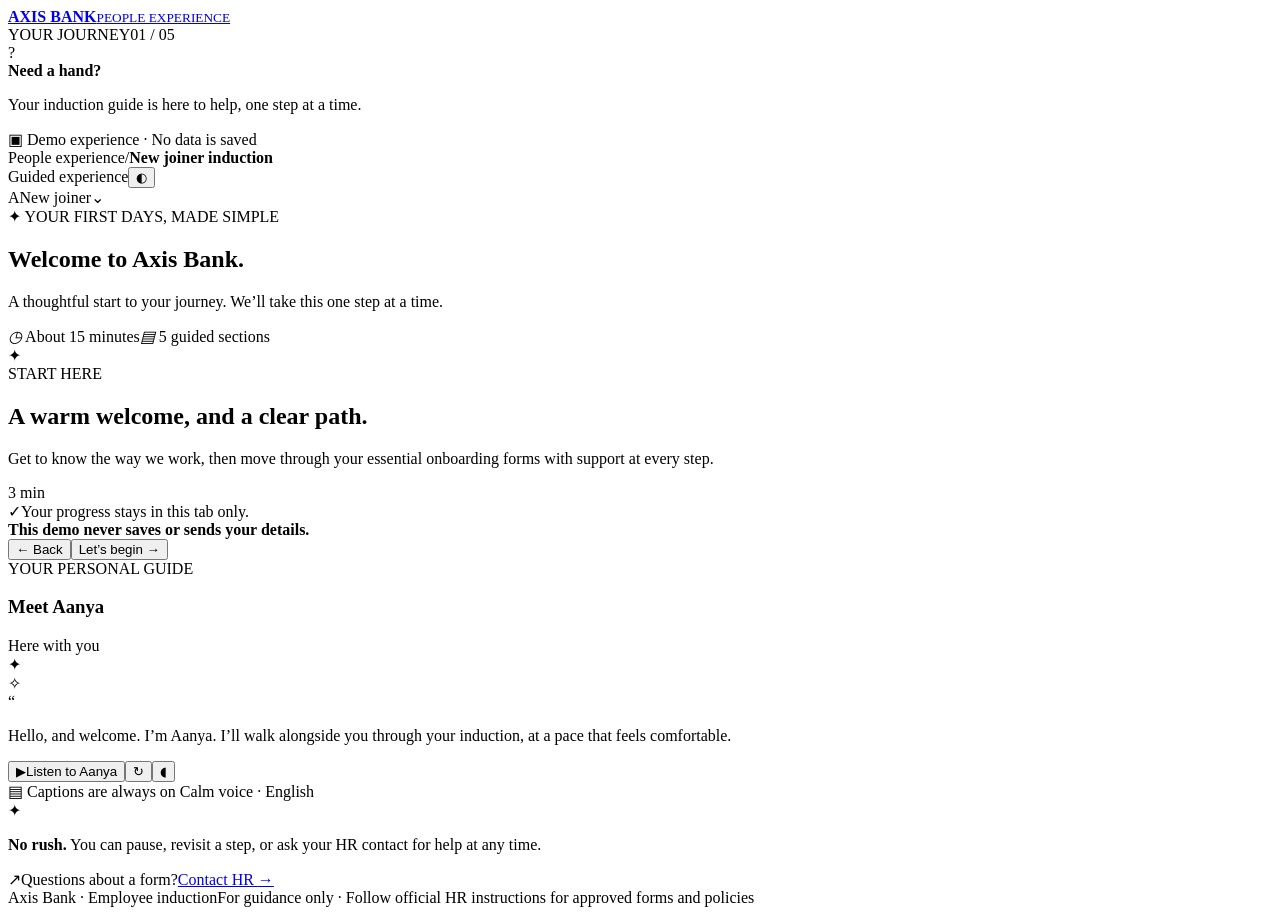
==== index.html @ d480892f "Add induction portal entry page This file contains the structure and content for the Axis Bank emplo" ====
<!doctype html>
<html lang="en">
<head>
  <meta charset="utf-8">
  <meta name="viewport" content="width=device-width, initial-scale=1">
  <meta name="theme-color" content="#97144d">
  <meta name="description" content="A guided Axis Bank employee induction and onboarding prototype.">
  <title>Axis Bank | Guided Induction</title>
  <link rel="stylesheet" href="styles.css">
</head>
<body>
  <div class="app-shell">
    <aside class="sidebar" aria-label="Induction navigation">
      <a class="brand" href="#home" aria-label="Axis Bank induction home">
        <span class="axis-mark" aria-hidden="true"><i></i><b></b><em></em></span>
        <span class="brand-copy"><strong>AXIS BANK</strong><small>PEOPLE EXPERIENCE</small></span>
      </a>
      <div class="journey-label"><span>YOUR JOURNEY</span><span id="journeyCount">01 / 05</span></div>
      <nav id="journeyNav" class="journey-nav"></nav>
      <div class="sidebar-bottom">
        <div class="help-card"><span class="help-icon">?</span><div><strong>Need a hand?</strong><p>Your induction guide is here to help, one step at a time.</p></div></div>
        <div class="confidential"><span class="lock-icon">▣</span> Demo experience · No data is saved</div>
      </div>
    </aside>

    <main class="main-area">
      <header class="topbar">
        <div class="breadcrumbs"><span>People experience</span><span class="crumb-slash">/</span><strong>New joiner induction</strong></div>
        <div class="topbar-right"><span class="secure-pill"><span class="secure-dot"></span>Guided experience</span><button class="icon-button" id="contrastBtn" type="button" aria-label="Toggle higher contrast" title="Toggle higher contrast">◐</button><div class="profile"><span class="profile-avatar">A</span><span class="profile-name">New joiner</span><span class="chevron">⌄</span></div></div>
      </header>

      <section class="welcome-strip" id="welcomeStrip">
        <div class="welcome-copy"><div class="eyebrow light-eyebrow"><span class="sparkle">✦</span> YOUR FIRST DAYS, MADE SIMPLE</div><h1>Welcome to Axis Bank.</h1><p>A thoughtful start to your journey. We’ll take this one step at a time.</p><div class="welcome-meta"><span><i class="meta-icon">◷</i> About 15 minutes</span><span class="meta-divider"></span><span><i class="meta-icon">▤</i> 5 guided sections</span></div></div>
        <div class="welcome-art" aria-hidden="true"><div class="art-orbit orbit-one"></div><div class="art-orbit orbit-two"></div><div class="art-sun"></div><div class="art-figure"><span class="figure-head"></span><span class="figure-body"></span><span class="figure-arm"></span></div><div class="art-leaf leaf-one"></div><div class="art-leaf leaf-two"></div><div class="art-star">✦</div></div>
      </section>

      <div class="content-grid">
        <section class="content-column" aria-live="polite">
          <div class="section-intro"><div><div class="eyebrow" id="sectionKicker">START HERE</div><h2 id="sectionTitle">A warm welcome, and a clear path.</h2><p class="section-subtitle" id="sectionSubtitle">Get to know the way we work, then move through your essential onboarding forms with support at every step.</p></div><div class="section-time"><span class="time-dot"></span><span id="sectionTime">3 min</span></div></div>
          <div id="stepDots" class="step-dots" aria-label="Progress through this section"></div>
          <article class="step-card" id="stepContent"></article>
          <div class="form-footer"><div class="form-assurance"><span class="shield">✓</span><span>Your progress stays in this tab only.<br><b>This demo never saves or sends your details.</b></span></div><div class="step-actions"><button class="button button-quiet" id="backBtn" type="button">← Back</button><button class="button button-primary" id="nextBtn" type="button">Let’s begin <span>→</span></button></div></div>
        </section>

        <aside class="guide-column" aria-label="Your induction guide">
          <div class="guide-card">
            <div class="guide-heading"><div><div class="eyebrow">YOUR PERSONAL GUIDE</div><h3>Meet Aanya</h3></div><span class="online-status"><i></i> Here with you</span></div>
            <div class="avatar-stage"><div class="avatar-glow"></div><div class="avatar-orbit"></div><div class="avatar"><div class="avatar-hair"></div><div class="avatar-face"><span class="eye eye-left"></span><span class="eye eye-right"></span><span class="nose"></span><span class="smile"></span></div><div class="avatar-neck"></div><div class="avatar-shirt"><span class="shirt-collar"></span></div><div class="avatar-blazer"></div></div><div class="avatar-spark spark-a">✦</div><div class="avatar-spark spark-b">✧</div><div class="voice-wave" id="voiceWave" aria-hidden="true"><i></i><i></i><i></i><i></i><i></i><i></i><i></i><i></i><i></i></div></div>
            <div class="guide-message"><span class="quote-mark">“</span><p id="guideScript">Hello, and welcome. I’m Aanya. I’ll walk alongside you through your induction, at a pace that feels comfortable.</p></div>
            <div class="voice-controls"><button id="playVoice" class="voice-play" type="button" aria-label="Play guide narration"><span id="playIcon">▶</span><span id="playLabel">Listen to Aanya</span></button><button id="repeatVoice" class="voice-control" type="button" aria-label="Repeat narration" title="Repeat narration">↻</button><button id="muteVoice" class="voice-control" type="button" aria-label="Mute narration" title="Mute narration">◖</button></div>
            <div class="voice-note"><span class="captions-icon">▤</span> Captions are always on <span class="voice-note-right">Calm voice · English</span></div>
          </div>
          <div class="guide-tip"><span class="tip-spark">✦</span><p><strong>No rush.</strong> You can pause, revisit a step, or ask your HR contact for help at any time.</p></div>
          <div class="need-help"><span class="help-bubble">↗</span><span>Questions about a form?</span><a href="#help" id="helpLink">Contact HR <span>→</span></a></div>
        </aside>
      </div>
      <footer class="page-footer"><span>Axis Bank · Employee induction</span><span>For guidance only · Follow official HR instructions for approved forms and policies</span></footer>
    </main>
  </div>
  <div class="toast" id="toast" role="status" aria-live="polite"></div>
  <script src="app.js"></script>
</body>
</html>
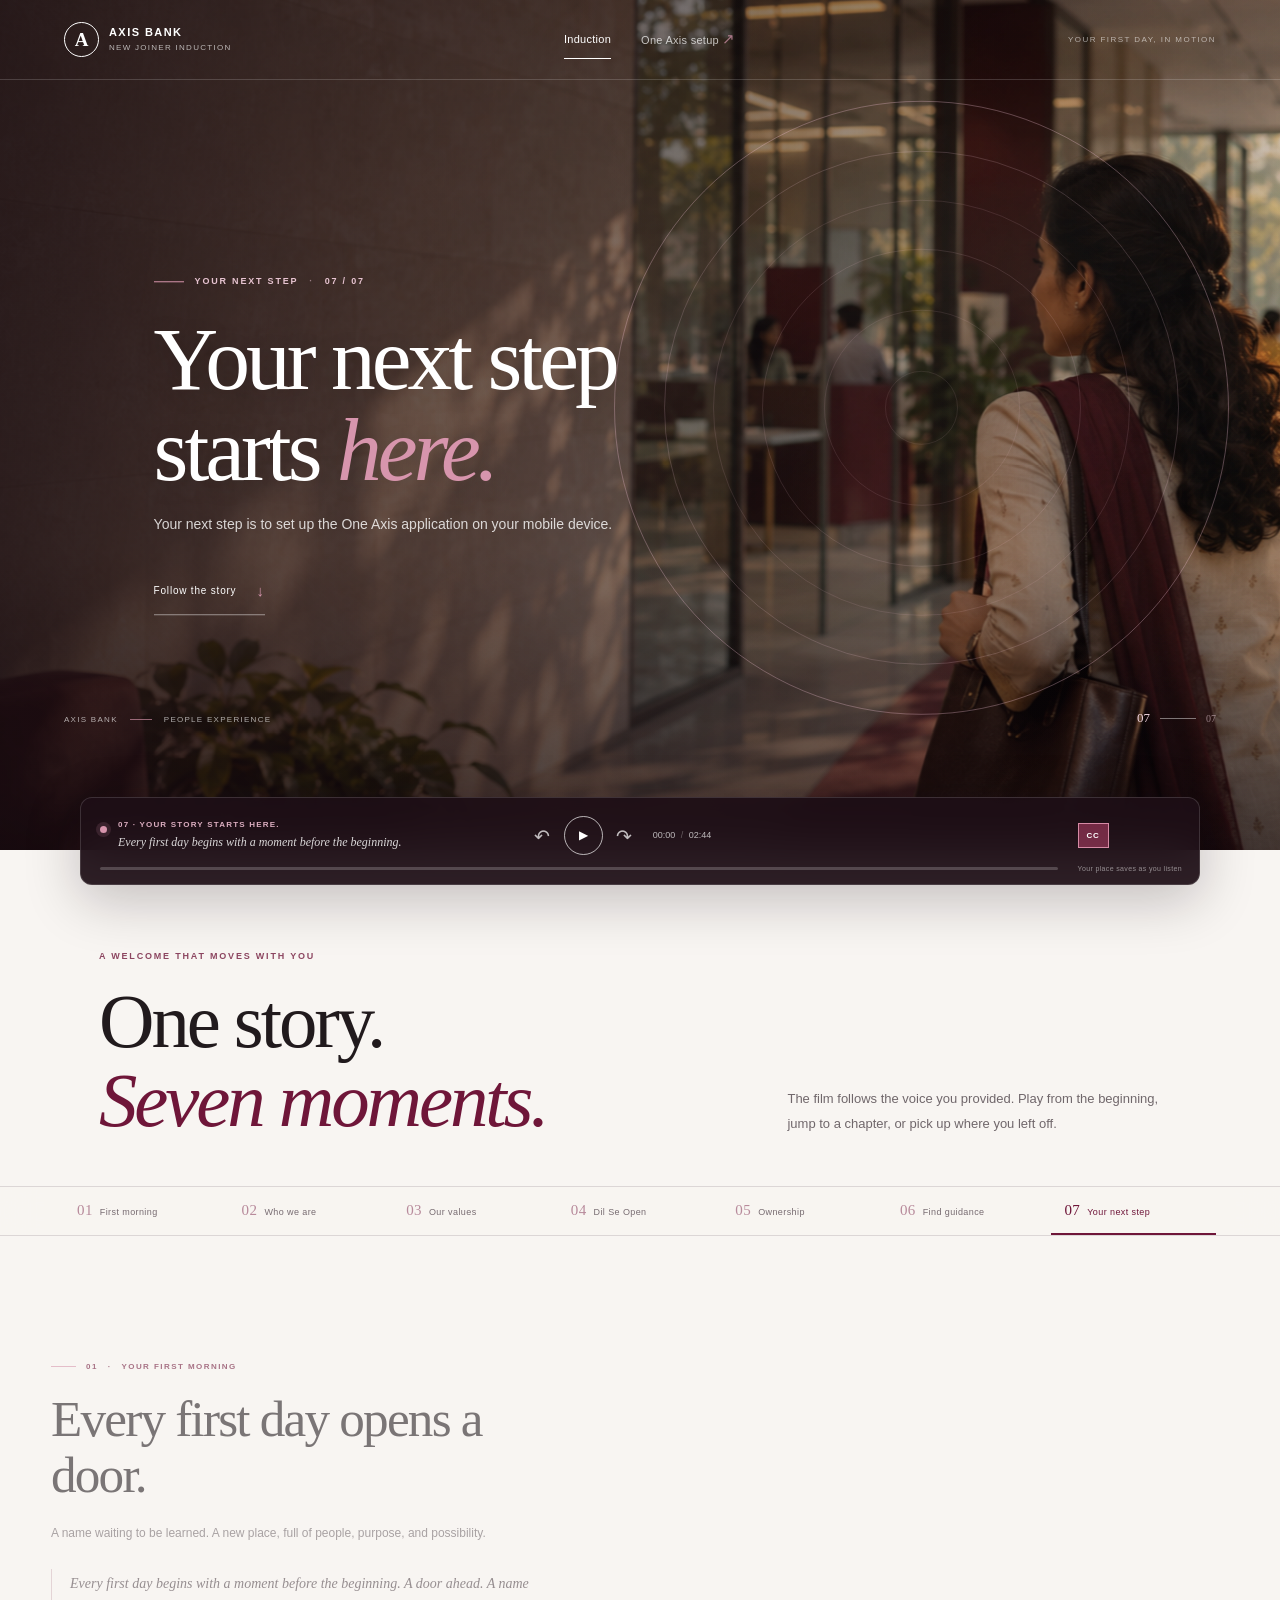
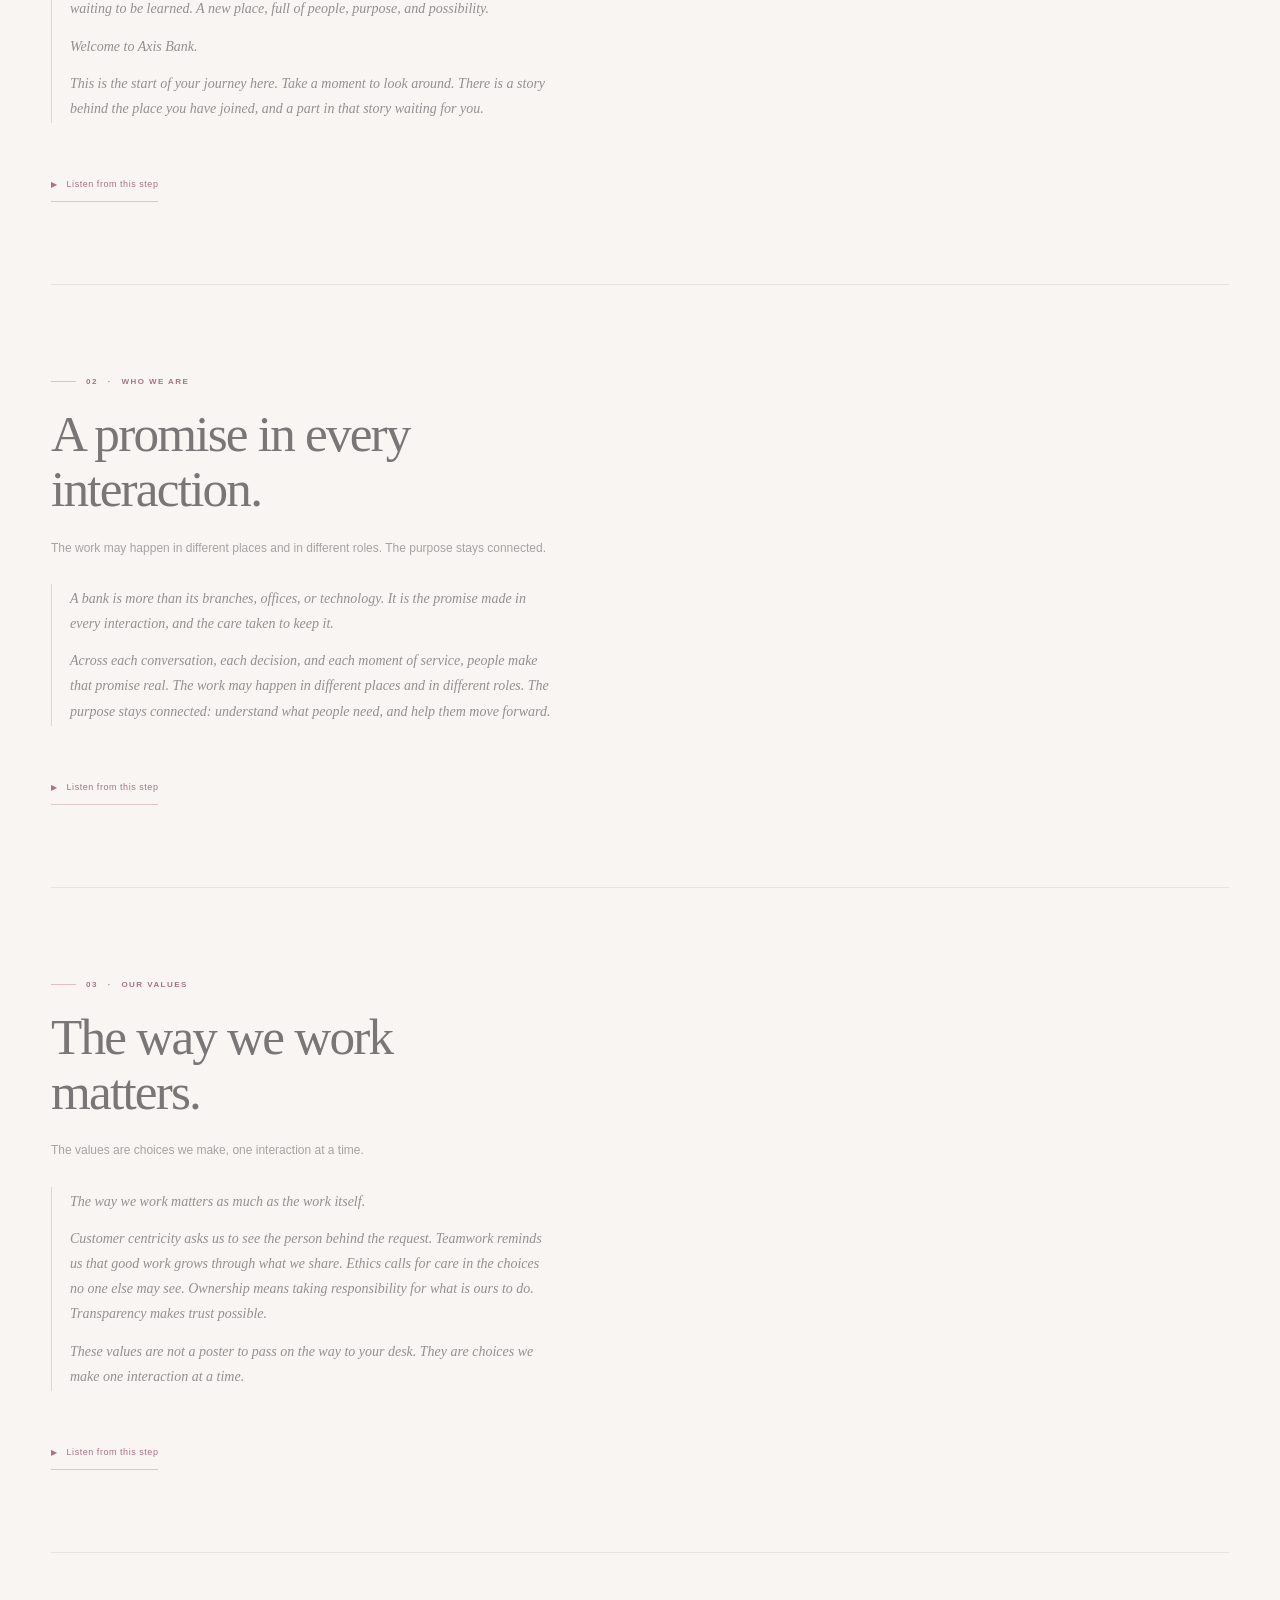
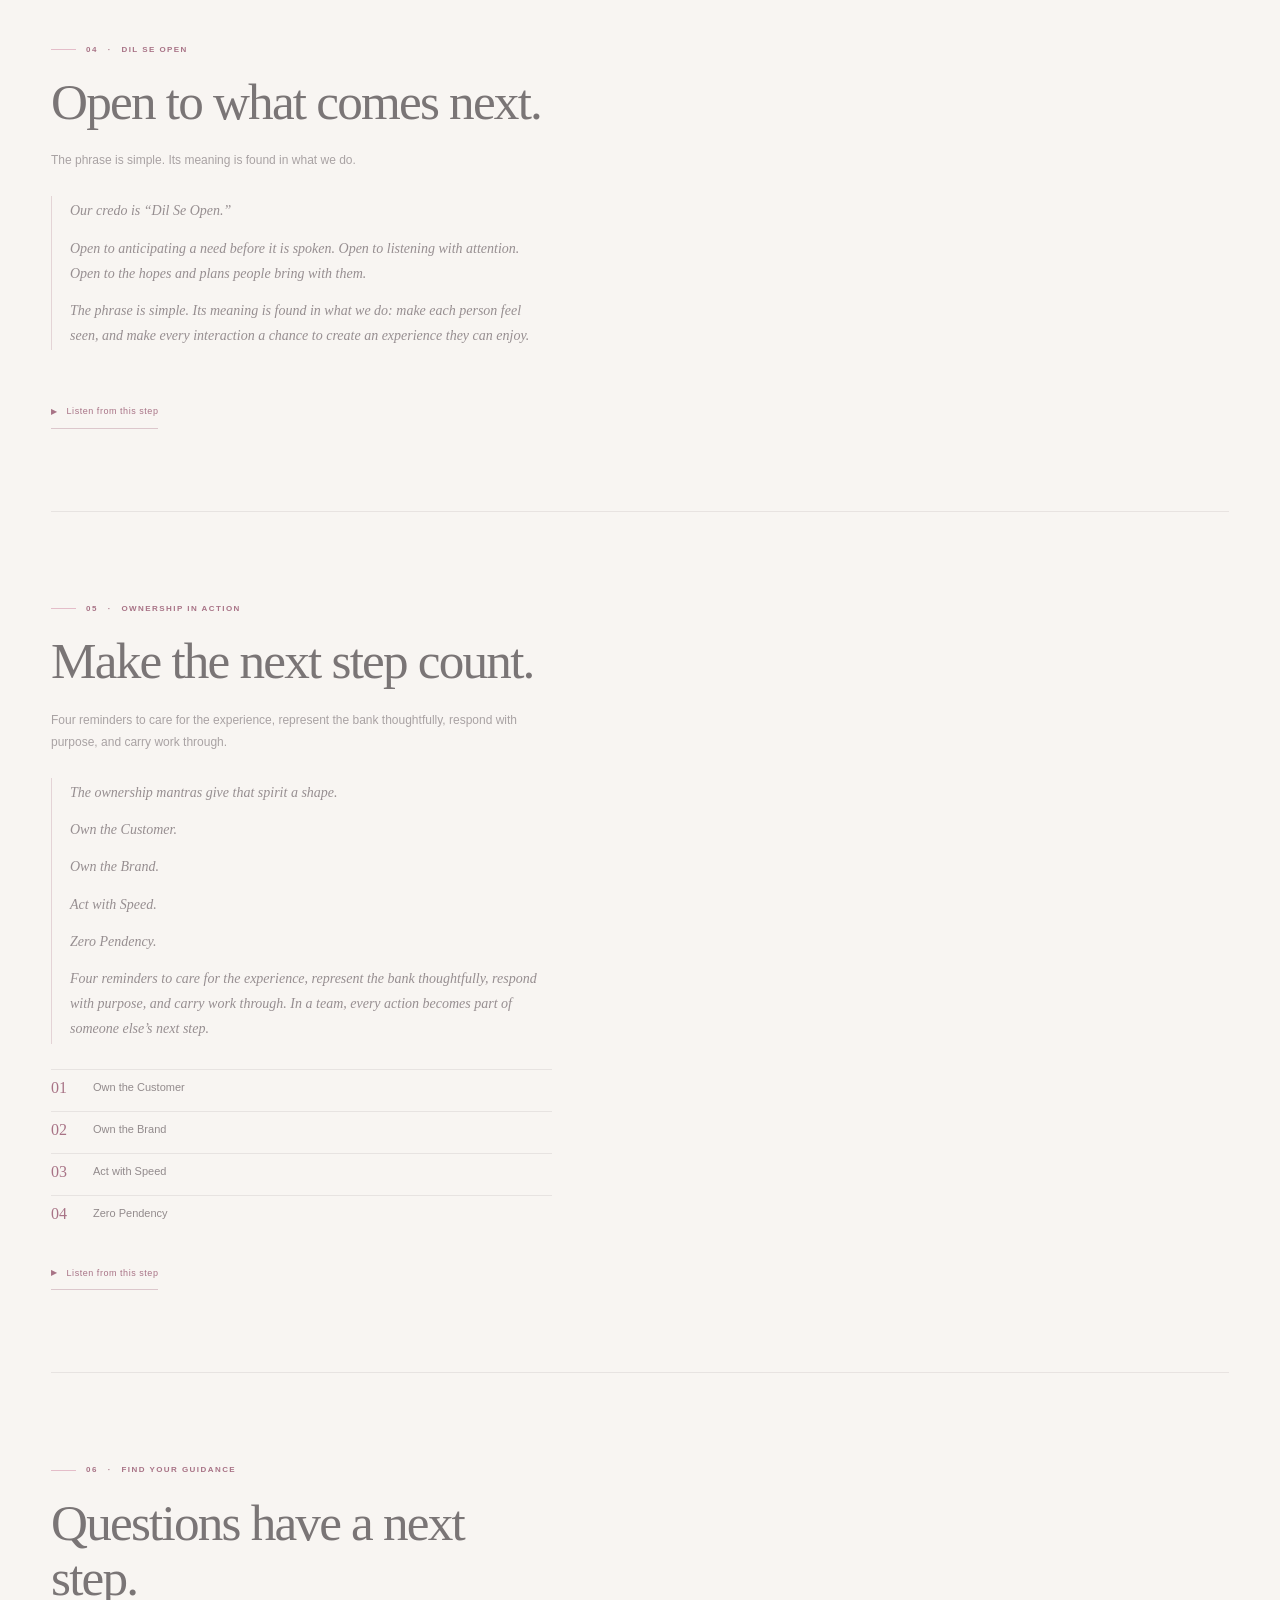
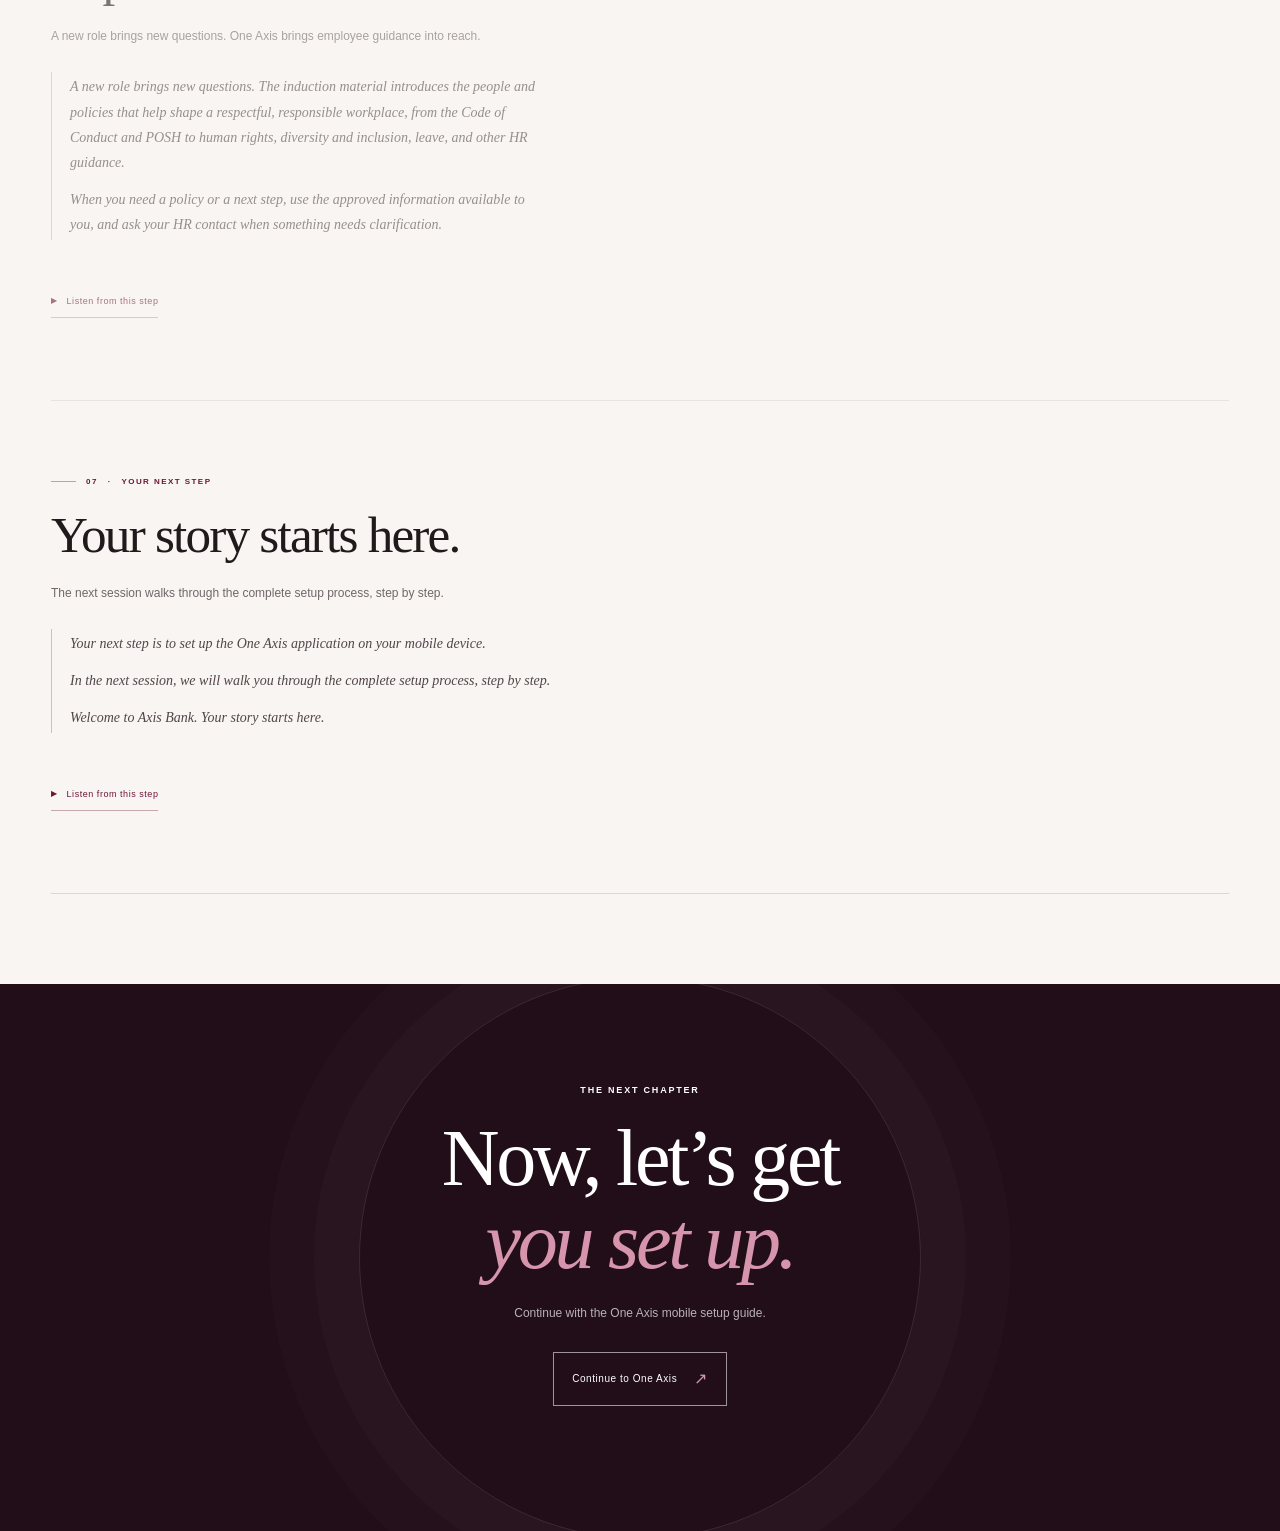
==== commit 9c24dd86: "Sync cinematic induction and One Axis guide" ====
--- a/index.html
+++ b/index.html
@@ -3,61 +3,70 @@
 <head>
   <meta charset="utf-8">
   <meta name="viewport" content="width=device-width, initial-scale=1">
-  <meta name="theme-color" content="#97144d">
-  <meta name="description" content="A guided Axis Bank employee induction and onboarding prototype.">
-  <title>Axis Bank | Guided Induction</title>
+  <meta name="theme-color" content="#170d13">
+  <meta name="description" content="A cinematic welcome to Axis Bank, told through the induction voiceover and story.">
+  <title>Your First Day | Axis Bank</title>
+  <link rel="preload" as="image" href="assets/first-morning.png">
   <link rel="stylesheet" href="styles.css">
 </head>
-<body>
-  <div class="app-shell">
-    <aside class="sidebar" aria-label="Induction navigation">
-      <a class="brand" href="#home" aria-label="Axis Bank induction home">
-        <span class="axis-mark" aria-hidden="true"><i></i><b></b><em></em></span>
-        <span class="brand-copy"><strong>AXIS BANK</strong><small>PEOPLE EXPERIENCE</small></span>
-      </a>
-      <div class="journey-label"><span>YOUR JOURNEY</span><span id="journeyCount">01 / 05</span></div>
-      <nav id="journeyNav" class="journey-nav"></nav>
-      <div class="sidebar-bottom">
-        <div class="help-card"><span class="help-icon">?</span><div><strong>Need a hand?</strong><p>Your induction guide is here to help, one step at a time.</p></div></div>
-        <div class="confidential"><span class="lock-icon">▣</span> Demo experience · No data is saved</div>
+<body class="film-page">
+  <a class="skip-link" href="#chapters">Skip to the induction story</a>
+  <header class="site-header site-header-dark">
+    <a class="brand-lockup" href="index.html" aria-label="Axis Bank induction home"><span class="brand-symbol">A</span><span>AXIS BANK<small>NEW JOINER INDUCTION</small></span></a>
+    <nav aria-label="Main navigation"><a class="active" href="index.html" aria-current="page">Induction</a><a href="one-axis.html">One Axis setup <span>↗</span></a></nav>
+    <span class="header-note">YOUR FIRST DAY, IN MOTION</span>
+  </header>
+
+  <main>
+    <section class="story-hero film-hero" aria-labelledby="heroTitle">
+      <div class="hero-image" id="heroImage" role="img" aria-label="A new colleague arriving at the office in the morning"></div>
+      <div class="hero-shade"></div>
+      <div class="hero-rings" aria-hidden="true"><i></i><i></i><i></i></div>
+      <div class="hero-content">
+        <p class="eyebrow hero-eyebrow" id="heroKicker">A FIRST DAY FILM <span>·</span> 01 / 07</p>
+        <h1 id="heroTitle">Every first day<br><em>opens a door.</em></h1>
+        <p class="hero-deck" id="heroDeck">A new place, full of people, purpose, and possibility.</p>
+        <a class="hero-link" href="#chapters">Follow the story <span>↓</span></a>
       </div>
-    </aside>
+      <div class="hero-signature"><span>AXIS BANK</span><i></i><span>PEOPLE EXPERIENCE</span></div>
+      <div class="hero-index"><span id="heroCurrent">01</span><i></i><span id="heroTotal">07</span></div>
+    </section>
 
-    <main class="main-area">
-      <header class="topbar">
-        <div class="breadcrumbs"><span>People experience</span><span class="crumb-slash">/</span><strong>New joiner induction</strong></div>
-        <div class="topbar-right"><span class="secure-pill"><span class="secure-dot"></span>Guided experience</span><button class="icon-button" id="contrastBtn" type="button" aria-label="Toggle higher contrast" title="Toggle higher contrast">◐</button><div class="profile"><span class="profile-avatar">A</span><span class="profile-name">New joiner</span><span class="chevron">⌄</span></div></div>
-      </header>
+    <section class="chapter-intro" id="chapters">
+      <div><p class="eyebrow eyebrow-ink">A WELCOME THAT MOVES WITH YOU</p><h2>One story.<br><em>Seven moments.</em></h2></div>
+      <p>The film follows the voice you provided. Play from the beginning, jump to a chapter, or pick up where you left off.</p>
+    </section>
 
-      <section class="welcome-strip" id="welcomeStrip">
-        <div class="welcome-copy"><div class="eyebrow light-eyebrow"><span class="sparkle">✦</span> YOUR FIRST DAYS, MADE SIMPLE</div><h1>Welcome to Axis Bank.</h1><p>A thoughtful start to your journey. We’ll take this one step at a time.</p><div class="welcome-meta"><span><i class="meta-icon">◷</i> About 15 minutes</span><span class="meta-divider"></span><span><i class="meta-icon">▤</i> 5 guided sections</span></div></div>
-        <div class="welcome-art" aria-hidden="true"><div class="art-orbit orbit-one"></div><div class="art-orbit orbit-two"></div><div class="art-sun"></div><div class="art-figure"><span class="figure-head"></span><span class="figure-body"></span><span class="figure-arm"></span></div><div class="art-leaf leaf-one"></div><div class="art-leaf leaf-two"></div><div class="art-star">✦</div></div>
-      </section>
+    <nav class="chapter-nav" id="chapterNav" aria-label="Induction chapters"></nav>
+    <section class="story-list" id="storyList" aria-label="Induction story chapters"></section>
 
-      <div class="content-grid">
-        <section class="content-column" aria-live="polite">
-          <div class="section-intro"><div><div class="eyebrow" id="sectionKicker">START HERE</div><h2 id="sectionTitle">A warm welcome, and a clear path.</h2><p class="section-subtitle" id="sectionSubtitle">Get to know the way we work, then move through your essential onboarding forms with support at every step.</p></div><div class="section-time"><span class="time-dot"></span><span id="sectionTime">3 min</span></div></div>
-          <div id="stepDots" class="step-dots" aria-label="Progress through this section"></div>
-          <article class="step-card" id="stepContent"></article>
-          <div class="form-footer"><div class="form-assurance"><span class="shield">✓</span><span>Your progress stays in this tab only.<br><b>This demo never saves or sends your details.</b></span></div><div class="step-actions"><button class="button button-quiet" id="backBtn" type="button">← Back</button><button class="button button-primary" id="nextBtn" type="button">Let’s begin <span>→</span></button></div></div>
-        </section>
+    <section class="story-outro">
+      <p class="eyebrow">THE NEXT CHAPTER</p>
+      <h2>Now, let’s get<br><em>you set up.</em></h2>
+      <p>Continue with the One Axis mobile setup guide.</p>
+      <a class="button-light" href="one-axis.html">Continue to One Axis <span>↗</span></a>
+    </section>
+  </main>
 
-        <aside class="guide-column" aria-label="Your induction guide">
-          <div class="guide-card">
-            <div class="guide-heading"><div><div class="eyebrow">YOUR PERSONAL GUIDE</div><h3>Meet Aanya</h3></div><span class="online-status"><i></i> Here with you</span></div>
-            <div class="avatar-stage"><div class="avatar-glow"></div><div class="avatar-orbit"></div><div class="avatar"><div class="avatar-hair"></div><div class="avatar-face"><span class="eye eye-left"></span><span class="eye eye-right"></span><span class="nose"></span><span class="smile"></span></div><div class="avatar-neck"></div><div class="avatar-shirt"><span class="shirt-collar"></span></div><div class="avatar-blazer"></div></div><div class="avatar-spark spark-a">✦</div><div class="avatar-spark spark-b">✧</div><div class="voice-wave" id="voiceWave" aria-hidden="true"><i></i><i></i><i></i><i></i><i></i><i></i><i></i><i></i><i></i></div></div>
-            <div class="guide-message"><span class="quote-mark">“</span><p id="guideScript">Hello, and welcome. I’m Aanya. I’ll walk alongside you through your induction, at a pace that feels comfortable.</p></div>
-            <div class="voice-controls"><button id="playVoice" class="voice-play" type="button" aria-label="Play guide narration"><span id="playIcon">▶</span><span id="playLabel">Listen to Aanya</span></button><button id="repeatVoice" class="voice-control" type="button" aria-label="Repeat narration" title="Repeat narration">↻</button><button id="muteVoice" class="voice-control" type="button" aria-label="Mute narration" title="Mute narration">◖</button></div>
-            <div class="voice-note"><span class="captions-icon">▤</span> Captions are always on <span class="voice-note-right">Calm voice · English</span></div>
-          </div>
-          <div class="guide-tip"><span class="tip-spark">✦</span><p><strong>No rush.</strong> You can pause, revisit a step, or ask your HR contact for help at any time.</p></div>
-          <div class="need-help"><span class="help-bubble">↗</span><span>Questions about a form?</span><a href="#help" id="helpLink">Contact HR <span>→</span></a></div>
-        </aside>
-      </div>
-      <footer class="page-footer"><span>Axis Bank · Employee induction</span><span>For guidance only · Follow official HR instructions for approved forms and policies</span></footer>
-    </main>
+  <audio id="audioPart0" preload="metadata" src="assets/induction-part1.wav"></audio>
+  <audio id="audioPart1" preload="metadata" src="assets/induction-part2.wav"></audio>
+  <div class="image-dialog" id="imageDialog" hidden role="dialog" aria-modal="true" aria-label="Expanded reference screen">
+    <button type="button" class="dialog-close" id="dialogClose" aria-label="Close expanded image">×</button>
+    <img id="dialogImage" alt="">
   </div>
-  <div class="toast" id="toast" role="status" aria-live="polite"></div>
-  <script src="app.js"></script>
+  <aside class="audio-dock" aria-label="Induction audio player">
+    <div class="dock-caption"><span class="sound-dot" aria-hidden="true"></span><div><span class="dock-chapter" id="dockChapter">01 · THE FIRST MORNING</span><p id="liveCaption" aria-live="polite">Press play to begin your induction.</p></div></div>
+    <div class="dock-controls">
+      <button type="button" class="icon-button" id="backChapter" aria-label="Previous chapter">↶</button>
+      <button type="button" class="play-button" id="playToggle" aria-label="Play induction"><span id="playIcon">▶</span></button>
+      <button type="button" class="icon-button" id="forwardChapter" aria-label="Next chapter">↷</button>
+      <span class="audio-time" id="audioClock">00:00 <i>/</i> 02:44</span>
+    </div>
+    <div class="dock-timeline"><div class="dock-progress" id="dockProgress"></div><input type="range" id="audioSeek" min="0" max="100" step="0.1" value="0" aria-label="Seek through induction narration"></div>
+    <button type="button" class="cc-button is-on" id="captionToggle" aria-pressed="true" aria-label="Turn captions off">CC</button>
+    <span class="resume-label" id="resumeLabel">Ready when you are</span>
+  </aside>
+  <script src="induction.js"></script>
+  <script src="story-player.js"></script>
 </body>
 </html>
--- a/styles.css
+++ b/styles.css
@@ -0,0 +1,39 @@
+:root{--wine:#6f1639;--wine-dark:#210e18;--rose:#d795ad;--rose-light:#f5e3ea;--ink:#211a1d;--muted:#70676b;--paper:#f8f5f2;--white:#fffdfa;--gold:#d5b47c;--line:rgba(52,33,42,.14);--serif:'Playfair Display',Georgia,serif;--sans:'DM Sans',Arial,sans-serif;--ease:cubic-bezier(.22,.72,.23,1)}
+*{box-sizing:border-box}html{scroll-behavior:smooth;scroll-padding-top:92px}body{margin:0;background:var(--paper);color:var(--ink);font:400 15px/1.65 var(--sans);-webkit-font-smoothing:antialiased}body,button,input{font-family:var(--sans)}a{color:inherit}button{font:inherit}img{max-width:100%;display:block}::selection{background:#e6bfce;color:#210e18}.skip-link{position:fixed;z-index:90;top:12px;left:12px;padding:10px 14px;background:#fff;color:#210e18;transform:translateY(-160%)}.skip-link:focus{transform:none}
+
+.site-header{height:80px;padding:0 clamp(20px,5vw,76px);display:flex;align-items:center;justify-content:space-between;gap:24px;position:absolute;z-index:10;top:0;left:0;right:0;color:white;border-bottom:1px solid rgba(255,255,255,.17)}.site-header-light{color:var(--ink);border-bottom-color:rgba(50,30,40,.1)}.brand-lockup{display:flex;align-items:center;gap:10px;text-decoration:none;font-size:11px;font-weight:700;letter-spacing:.13em;line-height:1.1}.brand-lockup small{display:block;margin-top:6px;font-size:8px;font-weight:500;letter-spacing:.16em;opacity:.68}.brand-symbol{width:35px;height:35px;border:1px solid currentColor;border-radius:50%;display:grid;place-items:center;font:600 19px var(--serif);letter-spacing:0}.site-header nav{display:flex;align-items:center;gap:30px}.site-header nav a{position:relative;text-decoration:none;font-size:11px;letter-spacing:.025em;opacity:.72;transition:opacity .2s}.site-header nav a:hover,.site-header nav a.active{opacity:1}.site-header nav a.active:after{content:'';position:absolute;height:1px;left:0;right:0;bottom:-10px;background:currentColor}.site-header nav span{color:var(--rose);font-size:15px}.site-header-light nav span{color:var(--wine)}.header-note{font-size:8px;letter-spacing:.18em;opacity:.58}.header-note i{color:var(--wine);font-style:normal}
+
+.story-hero{height:min(850px,100svh);min-height:680px;position:relative;overflow:hidden;isolation:isolate;background:#1e1017;color:white}.hero-image{position:absolute;inset:-2%;z-index:-3;background-image:url('assets/first-morning.png');background-position:center 44%;background-size:cover;transform:scale(1.035);transition:background-image .6s ease,transform 18s var(--ease),filter 2s;filter:saturate(.78)}.story-hero.is-active .hero-image{transform:scale(1.12) translateX(-.7%);filter:saturate(.98)}.hero-shade{position:absolute;inset:0;z-index:-2;background:linear-gradient(90deg,rgba(21,10,15,.82),rgba(21,10,15,.54) 42%,rgba(21,10,15,.06) 100%),linear-gradient(0deg,rgba(14,7,11,.55),transparent 35%,rgba(14,7,11,.18))}.hero-rings{position:absolute;z-index:-1;width:min(48vw,630px);height:min(48vw,630px);right:4vw;top:48%;transform:translateY(-50%);border:1px solid rgba(235,191,207,.32);border-radius:50%;pointer-events:none}.hero-rings:before,.hero-rings:after,.hero-rings i{content:'';position:absolute;inset:8%;border:1px solid rgba(235,191,207,.19);border-radius:50%}.hero-rings:after{inset:16%;border-color:rgba(235,191,207,.12)}.hero-rings i:nth-child(1){inset:24%;border-color:rgba(235,191,207,.13)}.hero-rings i:nth-child(2){inset:34%;border-color:rgba(235,191,207,.11)}.hero-rings i:nth-child(3){inset:44%;border-color:rgba(235,191,207,.1)}.film-hero .hero-rings{animation:orbit 70s linear infinite}.hero-content{position:absolute;left:clamp(24px,12vw,180px);top:50%;transform:translateY(-44%);max-width:min(620px,62vw);animation:copyEnter .8s .15s both}.eyebrow{margin:0;font-size:9px;line-height:1.4;letter-spacing:.2em;font-weight:600}.hero-eyebrow{display:flex;align-items:center;gap:11px;color:#e7c4d1}.hero-eyebrow:before{content:'';width:30px;height:1px;background:var(--rose)}.hero-eyebrow span{opacity:.55}.hero-content h1{font:500 clamp(57px,7vw,104px)/1.02 var(--serif);letter-spacing:-.045em;margin:25px 0 17px;text-shadow:0 5px 25px rgba(0,0,0,.15)}.hero-content h1 em,.chapter-intro h2 em,.scene-copy h2 em,.guide-introduction h2 em,.security-reminder h2 em,.story-outro h2 em,.guide-finish h2 em{font-weight:500;color:var(--rose);font-style:italic}.hero-deck{max-width:460px;margin:0;color:rgba(255,255,255,.8);font-size:14px;line-height:1.8}.hero-link{display:inline-flex;align-items:center;gap:20px;margin-top:30px;padding:11px 0;border-bottom:1px solid rgba(255,255,255,.48);text-decoration:none;font-size:10px;letter-spacing:.08em}.hero-link span{color:var(--rose);font-size:15px;transition:transform .2s}.hero-link:hover span{transform:translateY(3px)}.hero-signature{position:absolute;bottom:39px;left:clamp(24px,5vw,74px);display:flex;align-items:center;gap:12px;font-size:8px;letter-spacing:.16em;opacity:.65}.hero-signature i{width:22px;height:1px;background:var(--rose)}.hero-index{position:absolute;right:clamp(20px,5vw,75px);bottom:39px;display:flex;align-items:center;gap:10px;font:13px var(--serif);color:#f0d5df}.hero-index i{height:1px;width:36px;background:rgba(255,255,255,.44)}.hero-index span:last-child{opacity:.55;font-size:10px}
+@keyframes orbit{to{transform:translateY(-50%) rotate(360deg)}}@keyframes copyEnter{from{opacity:0;transform:translateY(calc(-44% + 22px))}to{opacity:1;transform:translateY(-44%)}}
+
+.chapter-intro{max-width:1150px;margin:0 auto;padding:100px 34px 45px;display:grid;grid-template-columns:1.1fr .7fr;align-items:end;gap:70px}.eyebrow-ink{color:var(--wine);opacity:.78}.chapter-intro h2,.guide-introduction h2,.security-reminder h2{font:500 clamp(48px,6vw,78px)/1.04 var(--serif);letter-spacing:-.04em;margin:19px 0 0}.chapter-intro h2 em,.guide-introduction h2 em,.security-reminder h2 em{color:var(--wine)}.chapter-intro>p{margin:0 0 5px;max-width:390px;color:var(--muted);font-size:13px;line-height:1.9}.chapter-nav{position:sticky;top:0;z-index:12;display:flex;gap:0;overflow:auto;scrollbar-width:none;padding:0 clamp(16px,5vw,72px);background:rgba(248,245,242,.93);backdrop-filter:blur(18px);border-top:1px solid var(--line);border-bottom:1px solid var(--line)}.chapter-nav::-webkit-scrollbar{display:none}.chapter-nav a{min-width:max-content;flex:1;text-decoration:none;padding:15px 13px 13px;border-bottom:2px solid transparent;color:#776b70;font-size:9px;letter-spacing:.045em;transition:color .2s,border .2s}.chapter-nav a span{font:15px var(--serif);color:#b88b9b;margin-right:7px}.chapter-nav a:hover,.chapter-nav a.is-active{color:var(--wine);border-bottom-color:var(--wine)}.chapter-nav a.is-active span{color:var(--wine)}
+
+.story-list{max-width:1250px;margin:0 auto;padding:18px 36px 90px}.story-scene{scroll-margin-top:72px;display:grid;grid-template-columns:minmax(260px,.92fr) minmax(300px,1.08fr);align-items:center;gap:clamp(34px,7vw,100px);padding:82px 0;border-bottom:1px solid var(--line);opacity:.58;transform:translateY(16px);transition:opacity .5s,transform .5s}.story-scene.is-active,.story-scene.is-visible{opacity:1;transform:none}.story-scene:nth-child(even) .scene-art{order:2}.story-scene:nth-child(even) .scene-copy{order:1}.scene-art{position:relative;margin:0;min-height:320px;display:grid;place-items:center}.scene-art:before{content:'';position:absolute;width:75%;aspect-ratio:1;border:1px solid rgba(111,22,57,.16);border-radius:50%;box-shadow:0 0 0 28px rgba(111,22,57,.025),0 0 0 56px rgba(111,22,57,.018)}.scene-art button{position:relative;width:100%;padding:0;border:0;background:transparent;cursor:zoom-in}.scene-art img{width:100%;height:auto;max-height:440px;object-fit:contain;filter:drop-shadow(0 22px 30px rgba(36,18,26,.14));transition:transform .7s var(--ease)}.scene-art button:hover img{transform:translateY(-5px) scale(1.015)}.scene-art figcaption{position:absolute;bottom:-4px;right:0;font-size:8px;letter-spacing:.12em;color:#85777d;text-transform:uppercase}.scene-copy{max-width:570px}.scene-kicker{display:flex;align-items:center;gap:10px;color:var(--wine);font-size:8px;letter-spacing:.18em;font-weight:600}.scene-kicker:before{content:'';width:25px;height:1px;background:var(--rose)}.scene-copy h2{margin:18px 0 20px;font:500 clamp(37px,4vw,58px)/1.08 var(--serif);letter-spacing:-.035em}.scene-copy .scene-summary{margin:0 0 18px;color:var(--muted);font-size:12px;line-height:1.85}.scene-transcript{border-left:1px solid rgba(111,22,57,.26);padding:2px 0 2px 18px;margin:25px 0;color:#51454b;font:italic 14px/1.8 var(--serif)}.scene-transcript p{margin:0 0 12px}.scene-transcript p:last-child{margin-bottom:0}.step-list{list-style:none;margin:25px 0 0;padding:0;counter-reset:guide}.step-list li{counter-increment:guide;position:relative;min-height:42px;padding:8px 0 8px 42px;border-top:1px solid var(--line);font-size:11px;line-height:1.65;color:#493e43}.step-list li:before{content:counter(guide,decimal-leading-zero);position:absolute;left:0;top:9px;color:var(--wine);font:16px var(--serif)}.scene-figure-caption{display:flex;align-items:center;justify-content:space-between;gap:8px;margin-top:12px;color:#80757a;font-size:8px;letter-spacing:.05em}.scene-figure-caption span{color:var(--wine);white-space:nowrap}.mobile-screen-note{margin:17px 0 0;padding:11px 13px;border:1px solid rgba(111,22,57,.15);background:rgba(255,255,255,.53);font-size:10px;color:#675a60;line-height:1.65}.mobile-screen-note strong{color:var(--wine)}
+
+.story-outro,.guide-finish{position:relative;overflow:hidden;padding:100px 28px 125px;text-align:center;background:var(--wine-dark);color:white}.story-outro:before,.guide-finish:before{content:'';position:absolute;left:50%;top:50%;width:560px;height:560px;border:1px solid rgba(218,166,187,.16);border-radius:50%;transform:translate(-50%,-50%);box-shadow:0 0 0 45px rgba(218,166,187,.025),0 0 0 90px rgba(218,166,187,.018)}.story-outro>* ,.guide-finish>*{position:relative}.story-outro h2,.guide-finish h2{margin:20px 0;font:500 clamp(49px,6.5vw,80px)/1.04 var(--serif);letter-spacing:-.04em}.story-outro p:not(.eyebrow),.guide-finish p:not(.eyebrow){max-width:480px;margin:0 auto;color:rgba(255,255,255,.68);font-size:12px;line-height:1.8}.button-light,.button-dark{display:inline-flex;align-items:center;gap:17px;padding:13px 18px;margin-top:27px;text-decoration:none;border:1px solid rgba(255,255,255,.56);font-size:10px;letter-spacing:.055em;transition:background .2s,transform .2s}.button-light:hover{background:rgba(255,255,255,.1);transform:translateY(-2px)}.button-light span,.button-dark span{color:var(--rose);font-size:16px}
+
+/* One Axis guide */
+.axis-hero{height:min(650px,88svh);min-height:560px;background:#31111f}.axis-hero .hero-image{background-image:url('assets/one-axis-features.png');background-position:center 43%;filter:saturate(.72)}.axis-hero .hero-shade{background:linear-gradient(90deg,rgba(27,10,18,.84),rgba(27,10,18,.56) 48%,rgba(27,10,18,.16)),linear-gradient(0deg,rgba(15,7,11,.56),transparent 40%)}.axis-hero .hero-content h1{font-size:clamp(54px,6.5vw,88px)}.guide-introduction{max-width:950px;margin:0 auto;padding:83px 32px 78px;text-align:center}.guide-introduction h2{font-size:clamp(47px,5.5vw,70px);margin:15px 0 20px}.guide-introduction>p:not(.eyebrow){max-width:700px;margin:0 auto;color:var(--muted);font-size:13px;line-height:1.9}.guide-introduction .intro-transition{margin-top:22px!important;color:var(--ink)!important;font:italic 19px/1.6 var(--serif)!important}.button-dark{border-color:var(--wine);color:var(--wine);margin-top:23px}.button-dark:hover{background:var(--wine);color:white}.button-dark:hover span{color:#f4c5d6}.guide-chapter-nav{top:0}.guide-story-list{padding-top:8px}.guide-story-list .story-scene{padding-top:72px;padding-bottom:72px}.guide-story-list .scene-art img{max-height:510px}.guide-story-list .scene-transcript{font-size:13px}.guide-story-list .scene-copy h2{font-size:clamp(35px,3.8vw,50px)}.security-reminder{max-width:1020px;margin:40px auto 90px;padding:34px;display:grid;grid-template-columns:70px 1fr;gap:24px;background:#f0e7e8;border:1px solid rgba(111,22,57,.11)}.security-mark{width:47px;height:47px;display:grid;place-items:center;border-radius:50%;background:var(--wine);color:white;font:24px var(--serif)}.security-reminder h2{font-size:clamp(34px,4vw,50px);margin:12px 0}.security-reminder p:last-child{max-width:690px;margin:0;color:#62565c;font-size:11px;line-height:1.8}
+
+/* Audio player shared by both pages */
+.audio-dock{position:fixed;z-index:35;left:50%;bottom:15px;transform:translateX(-50%);width:min(1120px,calc(100% - 42px));min-height:88px;padding:14px 17px 14px 19px;display:grid;grid-template-columns:minmax(180px,1fr) auto minmax(100px,.8fr) auto;grid-template-rows:auto 3px;align-items:center;column-gap:20px;row-gap:8px;border:1px solid rgba(255,255,255,.14);border-radius:12px;background:rgba(30,15,22,.93);color:white;box-shadow:0 14px 55px rgba(20,10,15,.24);backdrop-filter:blur(22px)}.light-dock{background:rgba(255,253,250,.95);color:var(--ink);border-color:rgba(60,35,45,.12);box-shadow:0 12px 50px rgba(32,19,25,.15)}.dock-caption{display:flex;align-items:flex-start;gap:11px;min-width:0}.sound-dot{width:7px;height:7px;margin-top:6px;flex:none;border-radius:50%;background:var(--rose);box-shadow:0 0 0 4px rgba(215,149,173,.14)}.light-dock .sound-dot{background:var(--wine)}.dock-chapter{display:block;color:#dcaec0;font-size:8px;line-height:1.3;letter-spacing:.15em;font-weight:600;text-transform:uppercase}.light-dock .dock-chapter{color:var(--wine)}.dock-caption p{max-width:440px;margin:4px 0 0;overflow:hidden;display:-webkit-box;-webkit-line-clamp:2;-webkit-box-orient:vertical;color:rgba(255,255,255,.83);font:italic 12px/1.45 var(--serif)}.light-dock .dock-caption p{color:#51474b}.dock-controls{display:flex;align-items:center;gap:7px;white-space:nowrap}.icon-button,.play-button,.cc-button{display:grid;place-items:center;border:0;cursor:pointer;color:inherit;background:transparent}.icon-button{width:29px;height:32px;color:rgba(255,255,255,.72);font-size:19px}.light-dock .icon-button{color:#6c5c63}.icon-button:hover{color:var(--rose)}.play-button{width:39px;height:39px;border:1px solid rgba(255,255,255,.68);border-radius:50%;font-size:12px;transition:background .2s,transform .2s}.light-dock .play-button{border-color:var(--wine);color:var(--wine)}.play-button:hover{background:rgba(255,255,255,.1);transform:scale(1.04)}.light-dock .play-button:hover{background:var(--rose-light)}.audio-time{margin-left:7px;color:rgba(255,255,255,.7);font-size:9px;font-variant-numeric:tabular-nums}.audio-time i{font-style:normal;opacity:.45;margin:0 3px}.light-dock .audio-time{color:#746970}.dock-timeline{position:relative;grid-column:1/4;grid-row:2;height:3px;background:rgba(255,255,255,.2);border-radius:3px}.light-dock .dock-timeline{background:rgba(61,35,46,.15)}.dock-progress{position:absolute;inset:0 auto 0 0;width:0;border-radius:3px;background:linear-gradient(90deg,var(--rose),#f2ccda);pointer-events:none}.light-dock .dock-progress{background:linear-gradient(90deg,var(--wine),#bd6284)}.dock-timeline input{position:absolute;inset:-9px 0;width:100%;height:21px;margin:0;opacity:0;cursor:pointer}.cc-button{width:31px;height:25px;grid-column:4;grid-row:1;border:1px solid rgba(255,255,255,.32);font-size:8px;letter-spacing:.1em;font-weight:700}.cc-button.is-on{background:rgba(184,65,106,.55);border-color:#d68aa5}.light-dock .cc-button{border-color:rgba(55,35,44,.24);color:#5a4d52}.light-dock .cc-button.is-on{background:#f1dce4;border-color:#bb718d;color:var(--wine)}.resume-label{grid-column:4;grid-row:2;justify-self:center;color:rgba(255,255,255,.5);font-size:7px;letter-spacing:.05em;white-space:nowrap}.light-dock .resume-label{color:#7f7378}
+
+.image-dialog{position:fixed;inset:0;z-index:60;background:rgba(13,8,10,.91);display:grid;place-items:center;padding:5vh 5vw;backdrop-filter:blur(8px)}.image-dialog[hidden]{display:none}.image-dialog img{width:auto;height:auto;max-width:min(100%,1200px);max-height:90vh;object-fit:contain;box-shadow:0 20px 80px rgba(0,0,0,.45)}.dialog-close{position:absolute;right:28px;top:18px;border:0;background:none;color:white;font-size:38px;cursor:pointer}
+
+@media(max-width:850px){.header-note{display:none}.story-scene{gap:34px}.chapter-intro{gap:35px}.audio-dock{grid-template-columns:minmax(140px,1fr) auto auto;column-gap:11px}.dock-timeline{grid-column:1/3}.cc-button{grid-column:3;grid-row:1}.resume-label{grid-column:3}.audio-time{display:none}.story-list{padding-left:26px;padding-right:26px}.guide-story-list .scene-art img{max-height:430px}}
+@media(max-width:600px){html{scroll-padding-top:63px}.site-header{height:64px;padding:0 16px;gap:10px}.brand-lockup{font-size:9px;gap:7px}.brand-symbol{width:29px;height:29px;font-size:16px}.brand-lockup small{font-size:6px;margin-top:4px}.site-header nav{gap:14px}.site-header nav a{font-size:8px}.site-header nav a.active:after{bottom:-8px}.story-hero{height:88svh;min-height:650px;max-height:830px}.hero-image{background-position:58% center}.hero-shade{background:linear-gradient(0deg,rgba(16,8,12,.88),rgba(16,8,12,.57) 50%,rgba(16,8,12,.26))}.hero-rings{width:96vw;height:96vw;right:-38vw;top:34%;opacity:.75}.hero-content{left:23px;right:22px;top:auto;bottom:145px;max-width:none;transform:none}.hero-content h1{font-size:clamp(49px,12vw,72px);margin:17px 0 12px}.hero-deck{font-size:12px;line-height:1.7;max-width:330px}.hero-eyebrow{font-size:7px;gap:7px}.hero-eyebrow:before{width:22px}.hero-link{margin-top:19px;font-size:9px}.hero-signature{left:21px;bottom:27px;font-size:6px;gap:8px}.hero-index{right:20px;bottom:27px;font-size:10px}.hero-index i{width:19px}.chapter-intro{display:block;padding:67px 22px 27px}.chapter-intro h2{font-size:46px;margin-top:13px}.chapter-intro>p{font-size:11px;line-height:1.75;margin-top:17px}.chapter-nav{padding:0 8px}.chapter-nav a{padding:12px 10px 10px;font-size:8px}.chapter-nav a span{font-size:13px;margin-right:5px}.story-list{padding:0 20px 60px}.story-scene,.guide-story-list .story-scene{display:flex;flex-direction:column;gap:20px;align-items:stretch;padding:50px 0}.story-scene:nth-child(even) .scene-art,.story-scene:nth-child(even) .scene-copy{order:initial}.scene-art{min-height:0;width:100%;padding:5px 8px 18px}.scene-art:before{width:76%}.scene-art img,.guide-story-list .scene-art img{max-height:350px;width:100%}.scene-art figcaption{bottom:0;font-size:7px}.scene-copy h2,.guide-story-list .scene-copy h2{font-size:39px;margin:14px 0}.scene-kicker{font-size:7px}.scene-copy .scene-summary{font-size:11px}.scene-transcript,.guide-story-list .scene-transcript{font-size:13px;line-height:1.72;margin:18px 0;padding-left:13px}.scene-transcript p{margin-bottom:9px}.step-list{margin-top:17px}.step-list li{font-size:10px;padding-left:38px}.scene-figure-caption{font-size:7px}.story-outro,.guide-finish{padding:70px 22px 106px}.story-outro h2,.guide-finish h2{font-size:49px}.story-outro p:not(.eyebrow),.guide-finish p:not(.eyebrow){font-size:11px}.axis-hero{height:70svh;min-height:540px;max-height:680px}.axis-hero .hero-image{background-position:61% center}.axis-hero .hero-content{bottom:130px}.axis-hero .hero-content h1{font-size:55px}.guide-introduction{padding:56px 22px 55px}.guide-introduction h2{font-size:46px}.guide-introduction>p:not(.eyebrow){font-size:11px;line-height:1.78}.guide-introduction .intro-transition{font-size:16px!important}.security-reminder{margin:20px 16px 55px;padding:22px 17px;grid-template-columns:37px 1fr;gap:12px}.security-mark{width:32px;height:32px;font-size:18px}.security-reminder h2{font-size:34px}.security-reminder p:last-child{font-size:10px}.audio-dock{left:10px;right:10px;bottom:9px;transform:none;width:auto;min-height:0;padding:10px 11px 11px;grid-template-columns:minmax(0,1fr) auto 28px;grid-template-rows:auto 3px;gap:7px 8px;border-radius:11px}.dock-caption{grid-column:1;grid-row:1;gap:8px}.dock-controls{grid-column:2;grid-row:1;gap:1px}.icon-button{width:25px;height:28px;font-size:16px}.play-button{width:34px;height:34px;font-size:10px}.dock-timeline{grid-column:1/4;grid-row:2}.cc-button{width:28px;height:23px;grid-column:3;grid-row:1;justify-self:end;align-self:center;margin:0}.resume-label{display:none}.dock-chapter{font-size:7px}.dock-caption p{font-size:10px;line-height:1.35;-webkit-line-clamp:2;margin-top:3px}.image-dialog{padding:4vh 3vw}.dialog-close{top:8px;right:12px}.button-light,.button-dark{font-size:9px}.guide-finish{padding-bottom:110px}}
+@media(prefers-reduced-motion:reduce){*,*:before,*:after{scroll-behavior:auto!important;animation-duration:.01ms!important;animation-iteration-count:1!important;transition-duration:.01ms!important}}
+
+.hero-image.reframe{animation:reframe .85s var(--ease) both}
+@keyframes reframe{from{opacity:.62;filter:saturate(.55);transform:scale(1.07)}to{opacity:1;filter:saturate(.96);transform:scale(1.12)}}
+.scene-play{display:inline-flex;align-items:center;gap:9px;margin-top:20px;padding:9px 0;border:0;border-bottom:1px solid rgba(111,22,57,.35);background:none;color:var(--wine);font-size:9px;letter-spacing:.06em;cursor:pointer}.scene-play span{font-size:8px}.scene-play:hover{border-color:var(--wine)}
+.scene-art.has-gallery{display:grid;grid-template-columns:repeat(2,minmax(0,1fr));align-items:center;gap:15px}.screen-item{position:relative;min-width:0}.scene-art.has-gallery .screen-item:nth-child(2){transform:translateY(22px)}.scene-art.has-gallery .screen-item figcaption{position:static;margin-top:8px;text-align:center;line-height:1.4;font-size:7px;letter-spacing:.055em}.screen-item button{position:relative}.zoom-corner{position:absolute;right:10px;bottom:10px;width:26px;height:26px;display:grid;place-items:center;border-radius:50%;background:rgba(255,253,250,.92);color:var(--wine);font-size:14px;opacity:0;transform:translateY(4px);transition:opacity .2s,transform .2s}.screen-item button:hover .zoom-corner,.screen-item button:focus-visible .zoom-corner{opacity:1;transform:none}.scene-art.has-gallery:before{width:90%}.sr-only{position:absolute;width:1px;height:1px;padding:0;margin:-1px;overflow:hidden;clip:rect(0,0,0,0);white-space:nowrap;border:0}.captions-off .dock-caption p{visibility:hidden}.dock-caption.is-quiet p{opacity:.7}
+@media(max-width:600px){.scene-art.has-gallery{gap:6px;padding-left:0;padding-right:0}.scene-art.has-gallery .screen-item:nth-child(2){transform:translateY(12px)}.zoom-corner{opacity:1;right:5px;bottom:5px;width:22px;height:22px;font-size:12px}.scene-play{margin-top:15px}}
+
+.guide-helper{position:fixed;z-index:34;right:clamp(18px,5vw,74px);bottom:118px}.helper-toggle{display:flex;align-items:center;gap:10px;padding:11px 14px;border:1px solid rgba(111,22,57,.19);border-radius:999px;background:rgba(255,253,250,.95);box-shadow:0 7px 28px rgba(35,19,26,.12);color:var(--wine);font-size:10px;cursor:pointer;backdrop-filter:blur(14px)}.helper-toggle>span{font-size:13px;color:#bd7791}.helper-toggle i{font-style:normal;font-size:17px;line-height:1;margin-left:3px}.helper-panel{position:absolute;right:0;bottom:52px;width:min(360px,calc(100vw - 32px));max-height:min(70vh,600px);display:flex;flex-direction:column;overflow:hidden;border:1px solid rgba(74,40,54,.15);border-radius:14px;background:rgba(255,253,250,.98);box-shadow:0 18px 70px rgba(28,16,21,.2);backdrop-filter:blur(22px)}.helper-panel[hidden]{display:none}.helper-heading{padding:14px 15px;display:flex;align-items:center;gap:10px;border-bottom:1px solid var(--line)}.helper-spark{width:31px;height:31px;display:grid;place-items:center;border-radius:50%;background:var(--rose-light);color:var(--wine)}.helper-heading strong{display:block;font-size:10px;color:var(--ink)}.helper-heading small{display:block;margin-top:3px;font-size:8px;color:var(--muted)}.helper-heading button{margin-left:auto;border:0;background:transparent;color:#746970;font-size:23px;cursor:pointer}.helper-messages{padding:13px 15px 5px;overflow:auto;color:#51474b;font-size:10px;line-height:1.65}.helper-messages p{margin:0 0 9px}.helper-messages ol{margin:8px 0 4px;padding-left:20px}.helper-messages li{margin:0 0 6px}.helper-you{color:var(--wine);font-weight:700}.helper-message strong{font-family:var(--serif);font-size:15px;font-weight:500;color:var(--wine)}.helper-choices{display:flex;flex-wrap:wrap;gap:6px;padding:8px 14px 13px;overflow:auto}.helper-choices button{padding:6px 9px;border:1px solid rgba(111,22,57,.18);border-radius:999px;background:#fff;color:#65575d;font-size:8px;cursor:pointer}.helper-choices button:hover,.helper-choices button:focus-visible{border-color:var(--wine);color:var(--wine);background:#fbf0f4}.helper-privacy{margin:0;padding:8px 15px 11px;border-top:1px solid var(--line);font-size:8px;color:#85777d}.guide-helper:has(.helper-panel:not([hidden])){z-index:45}
+@media(max-width:600px){.guide-helper{right:12px;bottom:109px}.helper-toggle{padding:9px 12px;font-size:9px}.helper-panel{bottom:47px;max-height:min(62vh,510px)}}
+.hero-signature,.hero-index{bottom:124px}
+@media(max-width:600px){.hero-signature,.hero-index{bottom:100px}}
+.axis-hero .hero-image{background-image:url('assets/first-morning.png')}
+.phone-art{min-height:430px}.phone-device{position:relative;width:min(278px,72vw);padding:8px;border-radius:34px;background:linear-gradient(135deg,#29242a,#0d0b0d 55%,#393139);box-shadow:0 28px 60px rgba(36,18,26,.24),inset 0 0 0 1px rgba(255,255,255,.28);transform:rotate(-2deg);transition:transform .7s var(--ease)}.story-scene.is-active .phone-device{transform:rotate(0) translateY(-4px)}.phone-hardware{height:17px;position:absolute;z-index:2;top:9px;left:50%;transform:translateX(-50%);width:82px;border-radius:0 0 13px 13px;background:#151216}.phone-hardware span{display:block;margin:5px auto;width:30px;height:3px;border-radius:3px;background:#39333a}.phone-screen{overflow:hidden;min-height:480px;border-radius:27px;background:#fbfaf9;color:#2d2529}.phone-status{height:34px;padding:13px 16px 0;display:flex;justify-content:space-between;font:600 8px/1 Arial,sans-serif;color:#322a2e}.phone-appbar{height:43px;padding:0 15px;display:flex;justify-content:space-between;align-items:center;background:#7a173f;color:#fff;font:600 13px/1 Arial,sans-serif;letter-spacing:.01em}.phone-appbar span:last-child{font-size:18px}.phone-back{font-size:22px!important}.phone-content{padding:19px 14px 13px}.phone-greeting{margin:0 0 7px;color:#7a173f;font-size:7px;font-weight:700;letter-spacing:.14em}.phone-content h3{margin:0;color:#2d2529;font:600 20px/1.2 Arial,sans-serif;letter-spacing:-.03em}.phone-subtitle{margin:7px 0;color:#796d72;font:10px/1.5 Arial,sans-serif}.phone-rows{margin-top:16px;border-top:1px solid #eee8eb}.phone-row{min-height:57px;padding:9px 7px;display:grid;grid-template-columns:25px 1fr 14px;align-items:center;gap:8px;border-bottom:1px solid #eee8eb;border-radius:7px;color:#4d4248;transition:background .35s,box-shadow .35s,transform .35s}.phone-row-icon{width:23px;height:23px;display:grid;place-items:center;border-radius:50%;background:#f3e8ed;color:#7a173f;font-size:12px}.phone-row b{display:block;font:600 9px/1.3 Arial,sans-serif}.phone-row small{display:block;margin-top:3px;color:#82777d;font:8px/1.35 Arial,sans-serif}.phone-row>i{color:#9e8b94;font:normal 16px Arial,sans-serif}.phone-row.is-highlighted{background:#fff3f7;box-shadow:inset 3px 0 #a82b5d,0 4px 12px rgba(122,23,63,.08);transform:translateX(3px)}.phone-row.is-highlighted .phone-row-icon{background:#7a173f;color:white}.phone-action{margin:17px 2px 0;padding:12px;text-align:center;border-radius:6px;background:#7a173f;color:white;font:600 9px Arial,sans-serif;letter-spacing:.05em;text-transform:uppercase}.phone-foot{margin:14px 0 0;text-align:center;color:#a2969c;font:7px Arial,sans-serif;letter-spacing:.04em}.phone-art figcaption{position:static;margin-top:15px;text-align:center;font-size:8px;letter-spacing:.11em;line-height:1.5}.phone-art:before{width:82%;border-color:rgba(111,22,57,.12)}
+@media(max-width:600px){.phone-art{min-height:0;padding-top:8px;padding-bottom:30px}.phone-device{width:min(260px,76vw)}.phone-screen{min-height:455px}.phone-row{min-height:53px}.phone-art figcaption{font-size:7px}}
